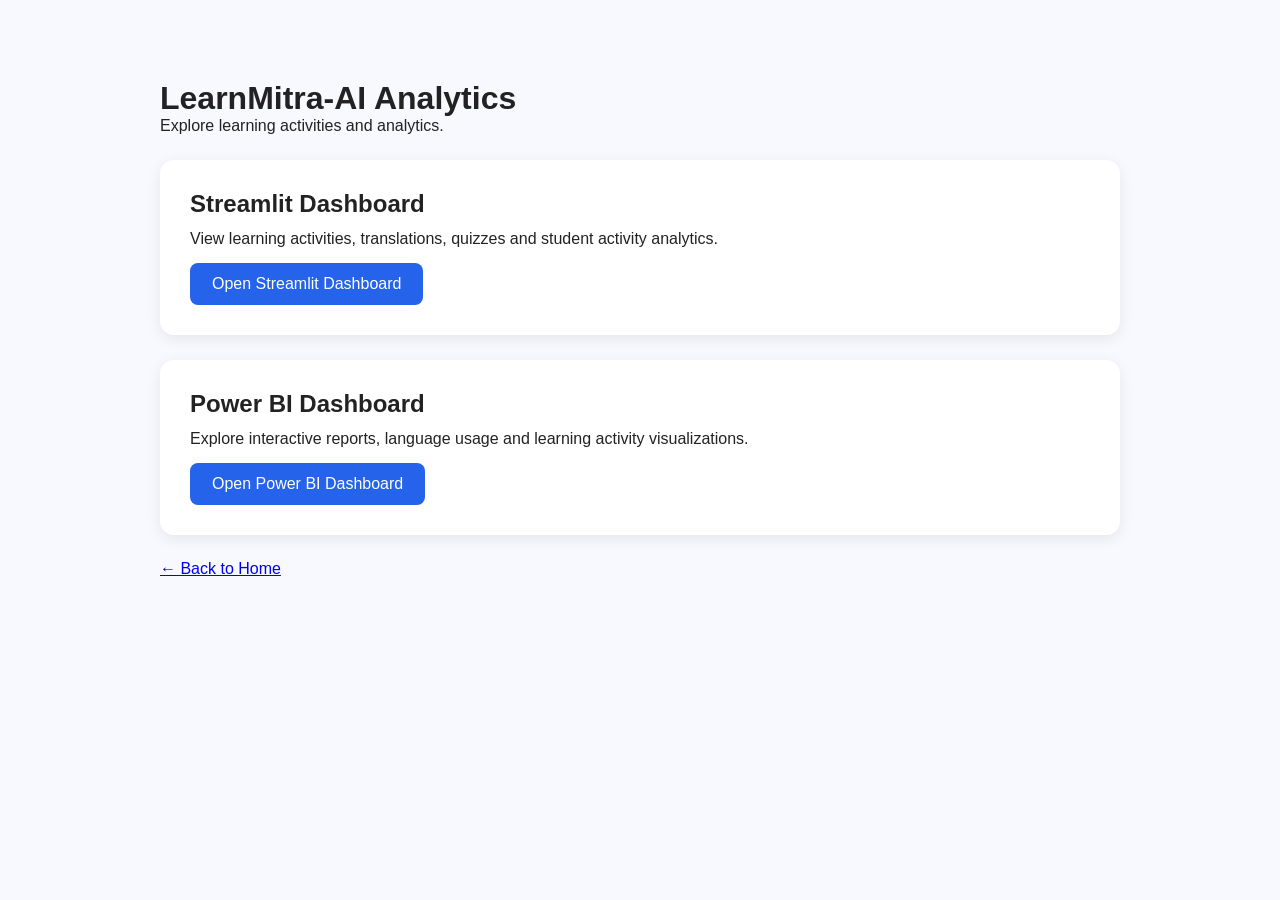
==== frontend/dashboard.html @ dac3dbc6 "Add files via upload" ====
<!DOCTYPE html>
<html lang="en">
<head>
    <meta charset="UTF-8">
    <meta name="viewport" content="width=device-width, initial-scale=1.0">
    <title>LearnMitra-AI | Analytics Dashboard</title>
    <link rel="stylesheet" href="style.css">
    <style>
        .dashboard-container {
            max-width: 1000px;
            margin: 60px auto;
            padding: 20px;
        }

        .dashboard-card {
            background: white;
            padding: 30px;
            margin: 25px 0;
            border-radius: 14px;
            box-shadow: 0 4px 15px rgba(0,0,0,0.08);
        }

        .dashboard-card h2 {
            margin-bottom: 12px;
        }

        .dashboard-btn {
            display: inline-block;
            margin-top: 15px;
            padding: 12px 22px;
            background: #2563eb;
            color: white;
            text-decoration: none;
            border-radius: 8px;
        }

        .dashboard-btn:hover {
            background: #1d4ed8;
        }
    </style>
</head>

<body>

    <div class="dashboard-container">
        <h1>LearnMitra-AI Analytics</h1>
        <p>Explore learning activities and analytics.</p>

        <div class="dashboard-card">
            <h2>Streamlit Dashboard</h2>
            <p>View learning activities, translations,
            quizzes and student activity analytics.</p>
            <a class="dashboard-btn"
               href="https://learnmitra-ai.onrender.com/"
               target="_blank">
                Open Streamlit Dashboard
            </a>
        </div>

        <div class="dashboard-card">
            <h2>Power BI Dashboard</h2>
            <p>Explore interactive reports, language usage
            and learning activity visualizations.</p>
            <a class="dashboard-btn"
               href="https://app.powerbi.com/groups/me/reports/57137772-8817-4417-8e4c-4b891d8357fa/29a65020501aa468cd3d?experience=power-bi"
               target="_blank">
                Open Power BI Dashboard
            </a>
        </div>

        <a href="index.html">← Back to Home</a>
    </div>

</body>
</html>
---- frontend/style.css ----
* {
    margin: 0;
    padding: 0;
    box-sizing: border-box;
}

body {
    font-family: Arial, sans-serif;
    background-color: #f8f9ff;
    color: #222;
}

.navbar {
    display: flex;
    justify-content: space-between;
    align-items: center;
    padding: 20px 8%;
    background-color: white;
}

.logo {
    color: #4435a5;
}

.logo span {
    color: #ed8b35;
}

.nav-links {
    display: flex;
    list-style: none;
    gap: 30px;
}

.nav-links a {
    text-decoration: none;
    color: #333;
}

.nav-button,
.primary-button {
    background-color: #5141b5;
    color: white;
    border: none;
    padding: 12px 22px;
    border-radius: 6px;
    cursor: pointer;
}

.hero {
    padding: 100px 8%;
    text-align: center;
    background: linear-gradient(120deg, #e8e5ff, #fff1e6);
}

.tagline {
    color: #5141b5;
    font-weight: bold;
    margin-bottom: 20px;
}

.hero h1 {
    font-size: 48px;
    line-height: 1.3;
}

.hero h1 span {
    color: #5141b5;
}

.description {
    max-width: 650px;
    margin: 20px auto;
    line-height: 1.8;
    color: #555;
}

.primary-button {
    margin-top: 15px;
    font-size: 16px;
}

.features,
.about {
    padding: 65px 8%;
    text-align: center;
}

.features h2,
.about h2 {
    margin-bottom: 35px;
}

.feature-container {
    display: grid;
    grid-template-columns: repeat(4, 1fr);
    gap: 20px;
}

.feature-card {
    background-color: white;
    padding: 30px 20px;
    border-radius: 12px;
    box-shadow: 0 3px 12px rgba(0,0,0,0.08);
}

.feature-card h3 {
    color: #5141b5;
    margin-bottom: 15px;
}

.feature-card p {
    color: #666;
    line-height: 1.6;
}

.about p {
    max-width: 700px;
    margin: auto;
    line-height: 1.8;
}

footer {
    background-color: #29234f;
    color: white;
    text-align: center;
    padding: 22px;
}

@media (max-width: 768px) {
    .navbar {
        flex-wrap: wrap;
        gap: 15px;
    }

    .nav-links {
        gap: 15px;
    }

    .hero h1 {
        font-size: 34px;
    }

    .feature-container {
        grid-template-columns: repeat(2, 1fr);
    }
}

@media (max-width: 480px) {
    .feature-container {
        grid-template-columns: 1fr;
    }
}


.translator-section {
    padding: 60px 8%;
    text-align: center;
}

.translator-section h1 {
    color: #5141b5;
    margin-bottom: 15px;
}

.translator-section > p {
    color: #666;
    margin-bottom: 30px;
}

.translator-box {
    max-width: 750px;
    margin: auto;
    background: white;
    padding: 30px;
    border-radius: 12px;
    box-shadow: 0 3px 15px rgba(0,0,0,0.08);
    text-align: left;
}

.language-selection {
    display: grid;
    grid-template-columns: 1fr 1fr;
    gap: 20px;
    margin-bottom: 25px;
}

.translator-box label {
    display: block;
    margin-bottom: 10px;
    font-weight: bold;
}

.translator-box select,
.translator-box textarea {
    width: 100%;
    padding: 12px;
    border: 1px solid #ccc;
    border-radius: 6px;
    margin-bottom: 20px;
    font-size: 15px;
}

.translator-box textarea {
    height: 150px;
    resize: vertical;
}

.translator-box h3 {
    margin: 25px 0 12px;
}

.output-box {
    min-height: 100px;
    background: #f3f1ff;
    padding: 20px;
    border-radius: 8px;
    margin-bottom: 20px;
    line-height: 1.7;
    white-space: pre-wrap;
}

@media (max-width: 600px) {
    .language-selection {
        grid-template-columns: 1fr;
    }
}


/* AI Learning Assistant */

.translator-container {
    max-width: 750px;
    margin: 50px auto;
    padding: 35px;
    background-color: #ffffff;
    border-radius: 15px;
    box-shadow: 0 4px 15px rgba(0, 0, 0, 0.1);
}

.translator-container h1 {
    text-align: center;
    color: #4b3f9e;
    margin-bottom: 10px;
}

.translator-container > p {
    text-align: center;
    color: #666;
    margin-bottom: 30px;
}

.translator-container label {
    display: block;
    margin-top: 20px;
    margin-bottom: 8px;
    font-weight: bold;
    color: #333;
}

.translator-container input,
.translator-container select {
    width: 100%;
    padding: 12px;
    border: 1px solid #ccc;
    border-radius: 8px;
    font-size: 16px;
    box-sizing: border-box;
}

.translator-container button {
    width: 100%;
    padding: 13px;
    margin-top: 25px;
    background-color: #5b4bdb;
    color: white;
    border: none;
    border-radius: 8px;
    font-size: 16px;
    cursor: pointer;
}

.translator-container button:hover {
    background-color: #4032ad;
}

#result {
    margin-top: 30px;
    padding: 20px;
    background-color: #f3f1ff;
    border-radius: 10px;
    border-left: 5px solid #5b4bdb;
}

#result h3 {
    color: #4b3f9e;
    margin-top: 0;
}

#explanation {
    color: #333;
    line-height: 1.8;
    white-space: pre-wrap;
    overflow-wrap: anywhere;
}

/* Mobile Responsive */

@media (max-width: 600px) {
    .translator-container {
        margin: 20px 12px;
        padding: 22px;
    }

    .translator-container h1 {
        font-size: 24px;
    }
}

/* AI Quiz Generator */

#quiz-result {
    margin-top: 30px;
    padding: 25px;
    background-color: #f3f1ff;
    border-radius: 10px;
    border-left: 5px solid #5b4bdb;
}

#quiz-result h3 {
    color: #4b3f9e;
    margin-top: 0;
}

#questions {
    color: #333;
    line-height: 1.8;
}

#questions h3 {
    color: #4b3f9e;
    margin-top: 20px;
}

#questions label {
    display: inline-block;
    margin: 8px 0;
    font-weight: normal;
    cursor: pointer;
}

#questions input[type="radio"] {
    width: auto;
    margin-right: 8px;
    cursor: pointer;
}

#questions button {
    width: 100%;
    padding: 13px;
    margin-top: 20px;
    background-color: #5b4bdb;
    color: white;
    border: none;
    border-radius: 8px;
    font-size: 16px;
    cursor: pointer;
}

#questions button:hover {
    background-color: #4032ad;
}

@media (max-width: 600px) {
    #quiz-result {
        padding: 18px;
    }

    #questions h3 {
        font-size: 17px;
    }
}


/* AI Chatbot */

#chat-box {
    min-height: 250px;
    max-height: 400px;
    overflow-y: auto;
    margin-top: 25px;
    padding: 20px;
    background-color: #f3f1ff;
    border-radius: 10px;
    border-left: 5px solid #5b4bdb;
}

#chat-box p {
    padding: 12px;
    margin-bottom: 12px;
    background-color: white;
    border-radius: 8px;
    line-height: 1.7;
    overflow-wrap: anywhere;
}

#chat-box p:last-child {
    margin-bottom: 0;
}

.translator-container input[type="text"] {
    margin-top: 8px;
}

@media (max-width: 600px) {
    #chat-box {
        min-height: 200px;
        padding: 15px;
    }
}


/* Learning History Page */

.history-container {
    max-width: 1100px;
    margin: 40px auto;
    padding: 20px;
}

.history-container h1 {
    text-align: center;
    margin-bottom: 10px;
}

.history-container > p {
    text-align: center;
    margin-bottom: 30px;
}

.history-summary {
    background: #e8f0fe;
    padding: 20px;
    border-radius: 10px;
    margin-bottom: 25px;
}

.history-card {
    background: white;
    padding: 20px;
    margin-bottom: 20px;
    border-radius: 10px;
    border: 1px solid #ddd;
    box-shadow: 0 2px 8px rgba(0, 0, 0, 0.08);
}

.history-card h3 {
    color: #2457a7;
    margin-bottom: 15px;
}

.history-card p {
    margin: 10px 0;
    line-height: 1.6;
    overflow-wrap: anywhere;
}

@media (max-width: 600px) {
    .history-container {
        padding: 12px;
    }

    .history-card {
        padding: 15px;
    }
}
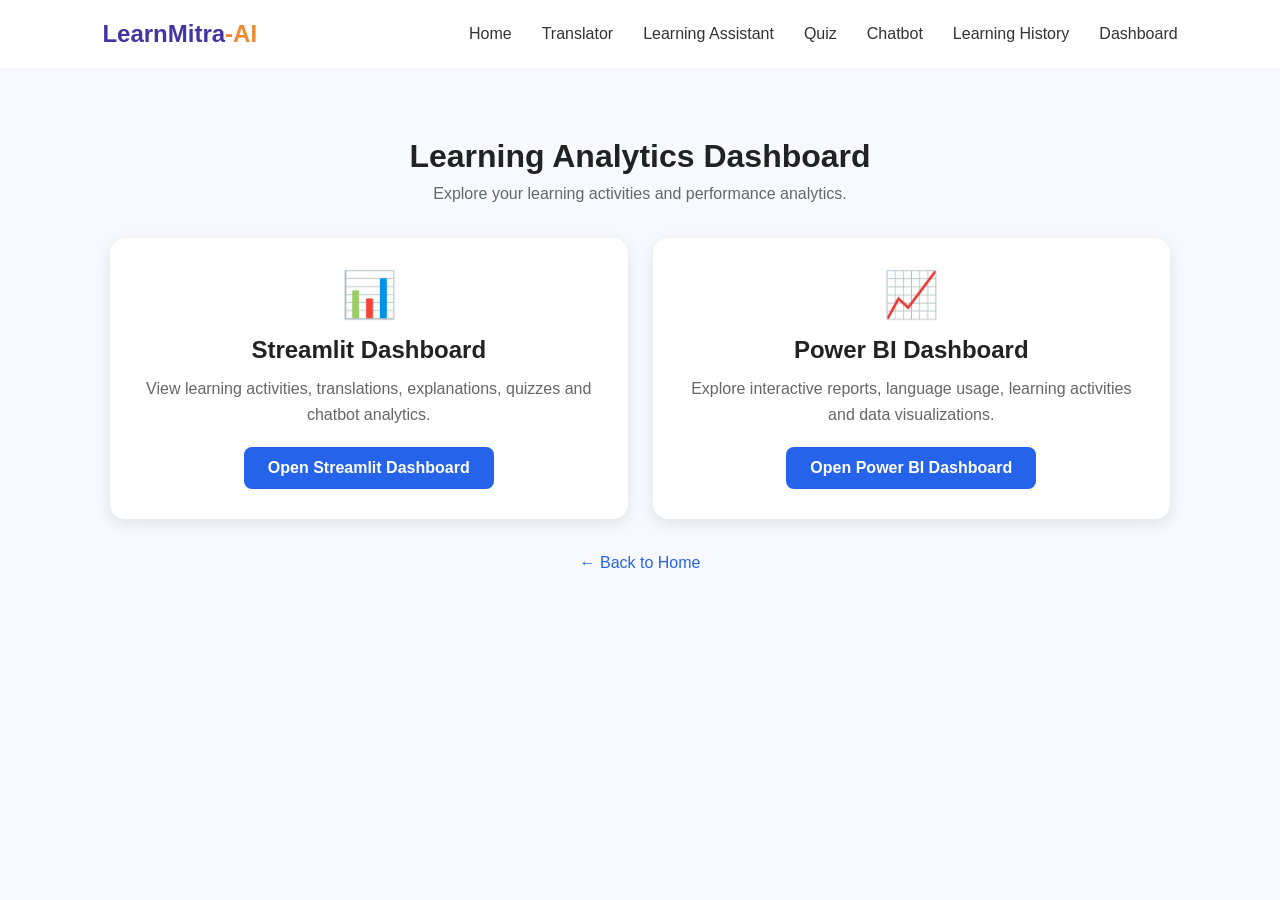
==== commit 8bdd83b6: "Add dashboard page and update navigation" ====
--- a/frontend/dashboard.html
+++ b/frontend/dashboard.html
@@ -1,76 +1,178 @@
-
-<!DOCTYPE html>
-<html lang="en">
-<head>
-    <meta charset="UTF-8">
-    <meta name="viewport" content="width=device-width, initial-scale=1.0">
-    <title>LearnMitra-AI | Analytics Dashboard</title>
-    <link rel="stylesheet" href="style.css">
-    <style>
-        .dashboard-container {
-            max-width: 1000px;
-            margin: 60px auto;
-            padding: 20px;
-        }
-
-        .dashboard-card {
-            background: white;
-            padding: 30px;
-            margin: 25px 0;
-            border-radius: 14px;
-            box-shadow: 0 4px 15px rgba(0,0,0,0.08);
-        }
-
-        .dashboard-card h2 {
-            margin-bottom: 12px;
-        }
-
-        .dashboard-btn {
-            display: inline-block;
-            margin-top: 15px;
-            padding: 12px 22px;
-            background: #2563eb;
-            color: white;
-            text-decoration: none;
-            border-radius: 8px;
-        }
-
-        .dashboard-btn:hover {
-            background: #1d4ed8;
-        }
-    </style>
-</head>
-
-<body>
-
-    <div class="dashboard-container">
-        <h1>LearnMitra-AI Analytics</h1>
-        <p>Explore learning activities and analytics.</p>
-
-        <div class="dashboard-card">
-            <h2>Streamlit Dashboard</h2>
-            <p>View learning activities, translations,
-            quizzes and student activity analytics.</p>
-            <a class="dashboard-btn"
-               href="https://learnmitra-ai.onrender.com/"
-               target="_blank">
-                Open Streamlit Dashboard
-            </a>
-        </div>
-
-        <div class="dashboard-card">
-            <h2>Power BI Dashboard</h2>
-            <p>Explore interactive reports, language usage
-            and learning activity visualizations.</p>
-            <a class="dashboard-btn"
-               href="https://app.powerbi.com/groups/me/reports/57137772-8817-4417-8e4c-4b891d8357fa/29a65020501aa468cd3d?experience=power-bi"
-               target="_blank">
-                Open Power BI Dashboard
-            </a>
-        </div>
-
-        <a href="index.html">← Back to Home</a>
-    </div>
-
-</body>
-</html>
+
+<!DOCTYPE html>
+<html lang="en">
+<head>
+    <meta charset="UTF-8">
+    <meta name="viewport" content="width=device-width, initial-scale=1.0">
+
+    <title>Analytics Dashboard | LearnMitra-AI</title>
+
+    <link rel="stylesheet" href="style.css">
+
+    <style>
+        .dashboard-container {
+            max-width: 1100px;
+            margin: 50px auto;
+            padding: 20px;
+        }
+
+        .dashboard-heading {
+            text-align: center;
+            margin-bottom: 35px;
+        }
+
+        .dashboard-heading h1 {
+            font-size: 32px;
+            margin-bottom: 10px;
+        }
+
+        .dashboard-heading p {
+            color: #666;
+        }
+
+        .dashboard-grid {
+            display: grid;
+            grid-template-columns: repeat(2, 1fr);
+            gap: 25px;
+        }
+
+        .dashboard-card {
+            background: white;
+            padding: 30px;
+            border-radius: 15px;
+            box-shadow: 0 4px 15px rgba(0,0,0,0.10);
+            text-align: center;
+            transition: 0.3s;
+        }
+
+        .dashboard-card:hover {
+            transform: translateY(-5px);
+        }
+
+        .dashboard-icon {
+            font-size: 45px;
+            margin-bottom: 15px;
+        }
+
+        .dashboard-card h2 {
+            margin-bottom: 12px;
+            color: #222;
+        }
+
+        .dashboard-card p {
+            color: #666;
+            line-height: 1.6;
+        }
+
+        .dashboard-btn {
+            display: inline-block;
+            margin-top: 20px;
+            padding: 12px 24px;
+            background: #2563eb;
+            color: white;
+            text-decoration: none;
+            border-radius: 8px;
+            font-weight: bold;
+        }
+
+        .dashboard-btn:hover {
+            background: #1d4ed8;
+        }
+
+        .back-home {
+            display: block;
+            text-align: center;
+            margin-top: 35px;
+            text-decoration: none;
+            color: #2563eb;
+        }
+
+        @media (max-width: 700px) {
+            .dashboard-grid {
+                grid-template-columns: 1fr;
+            }
+
+            .dashboard-heading h1 {
+                font-size: 25px;
+            }
+        }
+    </style>
+</head>
+
+<body>
+
+    <nav class="navbar">
+        <h2 class="logo">LearnMitra<span>-AI</span></h2>
+
+        <ul class="nav-links">
+            <li><a href="index.html">Home</a></li>
+            <li><a href="translator.html">Translator</a></li>
+            <li><a href="assistant.html">Learning Assistant</a></li>
+            <li><a href="quiz.html">Quiz</a></li>
+            <li><a href="chat.html">Chatbot</a></li>
+            <li><a href="history.html">Learning History</a></li>
+            <li><a href="dashboard.html">Dashboard</a></li>
+        </ul>
+    </nav>
+
+    <main class="dashboard-container">
+
+        <div class="dashboard-heading">
+            <h1>Learning Analytics Dashboard</h1>
+            <p>Explore your learning activities and performance analytics.</p>
+        </div>
+
+        <div class="dashboard-grid">
+
+            <div class="dashboard-card">
+
+                <div class="dashboard-icon">📊</div>
+
+                <h2>Streamlit Dashboard</h2>
+
+                <p>
+                    View learning activities, translations,
+                    explanations, quizzes and chatbot analytics.
+                </p>
+
+                <a
+                    href="https://learnmitra.onrender.com/"
+                    target="_blank"
+                    rel="noopener noreferrer"
+                    class="dashboard-btn">
+                    Open Streamlit Dashboard
+                </a>
+
+            </div>
+
+            <div class="dashboard-card">
+
+                <div class="dashboard-icon">📈</div>
+
+                <h2>Power BI Dashboard</h2>
+
+                <p>
+                    Explore interactive reports, language usage,
+                    learning activities and data visualizations.
+                </p>
+
+                <a
+                    href="https://app.powerbi.com/groups/me/reports/57137772-8817-4417-8e4c-4b891d8357fa/29a65020501aa468cd3d?experience=power-bi"
+                    target="_blank"
+                    rel="noopener noreferrer"
+                    class="dashboard-btn">
+                    Open Power BI Dashboard
+                </a>
+
+            </div>
+
+        </div>
+
+        <a href="index.html" class="back-home">
+            ← Back to Home
+        </a>
+
+    </main>
+
+</body>
+</html>
